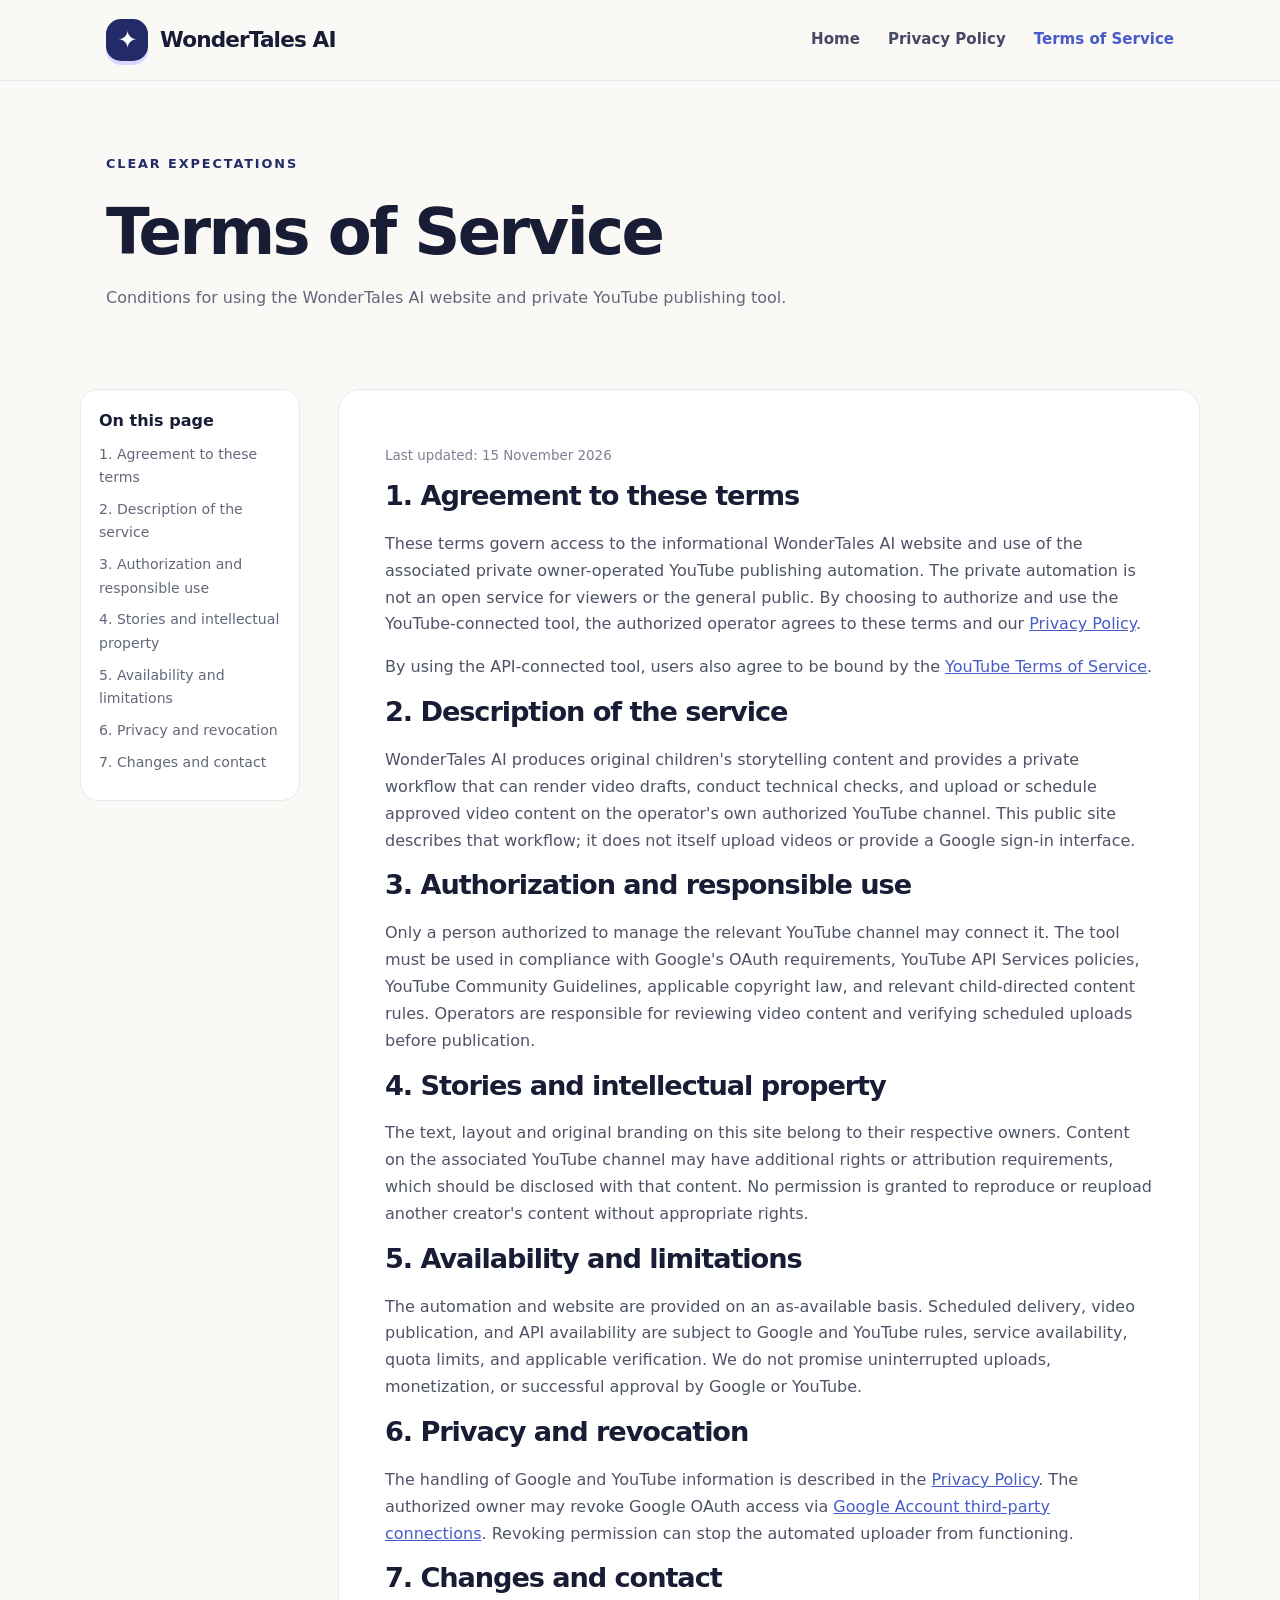
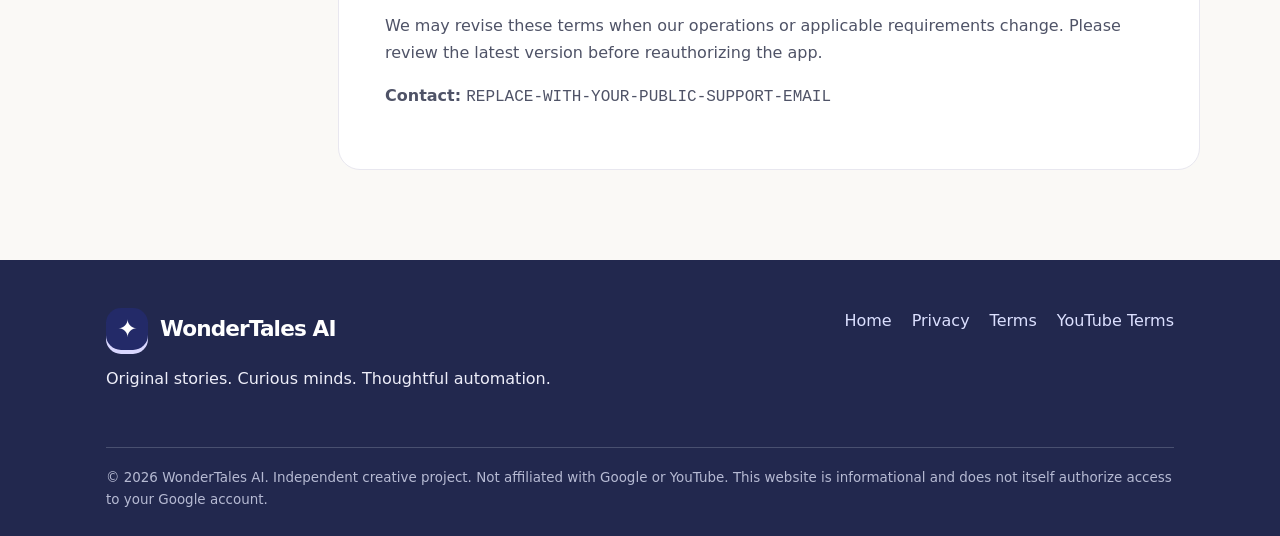
==== terms.html @ f764b3e5 "Add files via upload Initial WonderTales AI website" ====
<!doctype html><html lang="en"><head><meta charset="utf-8"><meta name="viewport" content="width=device-width, initial-scale=1"><meta name="color-scheme" content="light"><meta name="theme-color" content="#232a68"><meta name="description" content="Terms for the WonderTales AI informational website and owner-authorized YouTube automation."><title>Terms of Service — WonderTales AI</title><link rel="stylesheet" href="styles.css"></head><body>
<a class="skip" href="#main" style="position:absolute;left:-9999px">Skip to content</a>
<header class="site-header"><nav class="wrap navbar" aria-label="Main navigation"><a class="brand" href="index.html"><span class="mark" aria-hidden="true">✦</span>WonderTales AI</a><div class="navlinks"><a href="index.html">Home</a><a href="privacy.html">Privacy Policy</a><a href="terms.html" aria-current="page">Terms of Service</a></div></nav></header>
<main id="main"><section class="legal-hero"><div class="wrap"><div class="eyebrow">Clear expectations</div><h1>Terms of Service</h1><p>Conditions for using the WonderTales AI website and private YouTube publishing tool.</p></div></section><div class="wrap legal"><aside class="toc" aria-label="Page sections"><strong>On this page</strong><a href="#acceptance">1. Agreement to these terms</a><a href="#service">2. Description of the service</a><a href="#authorization">3. Authorization and responsible use</a><a href="#content">4. Stories and intellectual property</a><a href="#availability">5. Availability and limitations</a><a href="#privacy">6. Privacy and revocation</a><a href="#contact">7. Changes and contact</a></aside><article class="legal-content"><p class="updated">Last updated: 15 November 2026</p><section><h2 id="acceptance">1. Agreement to these terms</h2><p>These terms govern access to the informational WonderTales AI website and use of the associated private owner-operated YouTube publishing automation. The private automation is not an open service for viewers or the general public. By choosing to authorize and use the YouTube-connected tool, the authorized operator agrees to these terms and our <a href="privacy.html">Privacy Policy</a>.</p><p>By using the API-connected tool, users also agree to be bound by the <a href="https://www.youtube.com/t/terms" target="_blank" rel="noopener noreferrer">YouTube Terms of Service</a>.</p></section><section><h2 id="service">2. Description of the service</h2><p>WonderTales AI produces original children's storytelling content and provides a private workflow that can render video drafts, conduct technical checks, and upload or schedule approved video content on the operator's own authorized YouTube channel. This public site describes that workflow; it does not itself upload videos or provide a Google sign-in interface.</p></section><section><h2 id="authorization">3. Authorization and responsible use</h2><p>Only a person authorized to manage the relevant YouTube channel may connect it. The tool must be used in compliance with Google's OAuth requirements, YouTube API Services policies, YouTube Community Guidelines, applicable copyright law, and relevant child-directed content rules. Operators are responsible for reviewing video content and verifying scheduled uploads before publication.</p></section><section><h2 id="content">4. Stories and intellectual property</h2><p>The text, layout and original branding on this site belong to their respective owners. Content on the associated YouTube channel may have additional rights or attribution requirements, which should be disclosed with that content. No permission is granted to reproduce or reupload another creator's content without appropriate rights.</p></section><section><h2 id="availability">5. Availability and limitations</h2><p>The automation and website are provided on an as-available basis. Scheduled delivery, video publication, and API availability are subject to Google and YouTube rules, service availability, quota limits, and applicable verification. We do not promise uninterrupted uploads, monetization, or successful approval by Google or YouTube.</p></section><section><h2 id="privacy">6. Privacy and revocation</h2><p>The handling of Google and YouTube information is described in the <a href="privacy.html">Privacy Policy</a>. The authorized owner may revoke Google OAuth access via <a href="https://myaccount.google.com/permissions" target="_blank" rel="noopener noreferrer">Google Account third-party connections</a>. Revoking permission can stop the automated uploader from functioning.</p></section><section><h2 id="contact">7. Changes and contact</h2><p>We may revise these terms when our operations or applicable requirements change. Please review the latest version before reauthorizing the app.</p><p><strong>Contact:</strong> <code>REPLACE-WITH-YOUR-PUBLIC-SUPPORT-EMAIL</code></p></section></article></div></main>
<footer class="footer"><div class="wrap"><div class="footer-row"><div><a class="brand" href="index.html"><span class="mark" aria-hidden="true">✦</span>WonderTales AI</a><p>Original stories. Curious minds. Thoughtful automation.</p></div><div class="footlinks"><a href="index.html">Home</a><a href="privacy.html">Privacy</a><a href="terms.html">Terms</a><a href="https://www.youtube.com/t/terms" rel="noopener noreferrer" target="_blank">YouTube Terms</a></div></div><div class="fine">© 2026 WonderTales AI. Independent creative project. Not affiliated with Google or YouTube. This website is informational and does not itself authorize access to your Google account.</div></div></footer>
</body></html>
---- styles.css ----
:root{--bg:#faf9f6;--ink:#191c35;--sub:#62677b;--blue:#485cc7;--navy:#232a68;--cream:#fff2d5;--accent:#ffb848;--violet:#e8e6ff;--card:#fff;--border:#e8e7ef;--max:1120px}
*{box-sizing:border-box}html{scroll-behavior:smooth}body{margin:0;background:var(--bg);color:var(--ink);font:16px/1.68 system-ui,-apple-system,'Segoe UI',sans-serif}a{color:var(--blue)}a:hover{text-decoration:none}nav a,footer a{text-decoration:none}img{max-width:100%}.wrap{max-width:var(--max);margin:auto;padding:0 26px}
.site-header{background:rgba(250,249,246,.97);border-bottom:1px solid var(--border);position:sticky;top:0;z-index:10;backdrop-filter:blur(15px)}.navbar{display:flex;align-items:center;justify-content:space-between;min-height:80px;gap:20px}.brand{display:flex;align-items:center;gap:12px;color:var(--ink);font-family:system-ui,-apple-system,'Segoe UI',sans-serif;font-weight:800;font-size:1.35rem;letter-spacing:-.04em;white-space:nowrap}.mark{width:42px;height:42px;background:var(--navy);color:#fff;border-radius:15px;display:grid;place-items:center;font-size:24px;box-shadow:0 4px 0 #d9d7ff}.navlinks{display:flex;gap:28px;align-items:center;flex-wrap:wrap}.navlinks a{font-size:.94rem;color:#464963;font-weight:700}.navlinks a[aria-current=page]{color:var(--blue)}
h1,h2,h3{font-family:system-ui,-apple-system,'Segoe UI',sans-serif;line-height:1.13;letter-spacing:-.04em}h1{font-size:clamp(2.9rem,6vw,5.7rem);margin:22px 0}h2{font-size:clamp(2rem,3vw,3rem);margin:0 0 19px}h3{font-size:1.35rem;margin:0 0 8px}.eyebrow{color:var(--navy);font-size:.8rem;letter-spacing:.15em;text-transform:uppercase;font-weight:800}.hero{padding:86px 0 102px;overflow:hidden}.hero-grid{display:grid;grid-template-columns:1.15fr .85fr;gap:48px;align-items:center}.hero p{font-size:1.18rem;color:var(--sub);max-width:600px;margin-bottom:30px}.highlight{color:var(--blue)}.btn{background:var(--navy);display:inline-flex;align-items:center;justify-content:center;padding:13px 22px;border-radius:13px;text-decoration:none;font-weight:800;color:white;transition:transform .15s}.btn:hover{transform:translateY(-2px)}.btn.secondary{color:var(--navy);background:var(--violet)}.actions{display:flex;gap:13px;flex-wrap:wrap}.visual{background:linear-gradient(145deg,#f2e9ff,#fff0ce);border:1px solid #e9ddfd;border-radius:38px;padding:28px;min-height:390px;box-shadow:0 22px 65px rgba(55,55,100,.1);display:flex;align-items:center;justify-content:center;position:relative}.book{width:73%;height:230px;position:relative;filter:drop-shadow(0 18px 12px rgba(46,38,102,.15))}.book:before,.book:after{position:absolute;content:'';top:3%;height:92%;width:50%;border-radius:15px 15px 9px 15px}.book:before{left:0;background:linear-gradient(140deg,#4e69ca,#283a90);transform:skewY(-7deg)}.book:after{right:0;background:linear-gradient(140deg,#8978ee,#5547b7);transform:skewY(7deg);border-radius:15px 15px 15px 9px}.book span{position:absolute;z-index:2;top:18%;left:32%;font-size:72px;transform:rotate(-10deg)}.star{position:absolute;font-size:30px}.star.a{top:15%;left:12%}.star.b{top:17%;right:14%}.star.c{bottom:14%;right:20%}.orb{position:absolute;width:70px;height:70px;border-radius:50%;background:#ffbf69;bottom:13%;left:9%;opacity:.8}
.section{padding:82px 0}.section.alt{background:#f0effb}.section-intro{max-width:680px;margin-bottom:28px}.section-intro p{color:var(--sub);font-size:1.08rem}.cards{display:grid;grid-template-columns:repeat(3,1fr);gap:18px}.card{background:white;border-radius:22px;padding:29px;border:1px solid var(--border);box-shadow:0 8px 35px rgba(31,33,86,.035)}.card .ico{font-size:32px;margin-bottom:20px}.card p{color:var(--sub);margin-bottom:0}.note{border:1px solid #d8d6f0;background:#f4f3ff;border-radius:18px;padding:23px;color:#3e4267}.subsection{max-width:770px}.legal-hero{padding:72px 0 37px}.legal-hero h1{font-size:clamp(2.65rem,5vw,4.6rem);margin-bottom:12px}.legal-hero p{color:var(--sub);max-width:760px}.legal{display:grid;grid-template-columns:220px 1fr;gap:38px;padding:24px 0 90px}.toc{position:sticky;top:110px;align-self:start;border:1px solid var(--border);border-radius:18px;padding:18px;background:white}.toc a{display:block;margin:8px 0;font-size:.88rem;text-decoration:none;color:var(--sub)}.toc a:hover{color:var(--blue)}.legal-content{background:white;border:1px solid var(--border);padding:42px 46px;border-radius:22px}.legal-content h2{font-size:1.7rem;margin-top:32px;scroll-margin-top:105px}.legal-content h2:first-child{margin-top:0}.legal-content p,.legal-content li{color:#4f5367}.legal-content ul{padding-left:20px}.legal-content li{margin:8px 0}.legal-content .updated{font-size:.84rem;color:#7c8090}.footer{background:#22284e;color:#eeeef9;padding:48px 0 25px}.footer-row{display:flex;justify-content:space-between;gap:28px;flex-wrap:wrap}.footer .brand{color:white}.footer a{color:#dce0ff}.footlinks{display:flex;gap:20px;flex-wrap:wrap}.fine{border-top:1px solid #495070;padding-top:19px;margin-top:38px;color:#b6bad3;font-size:.84rem}.privacy-tag{display:inline-flex;gap:8px;align-items:center;padding:6px 12px;background:#edeaff;border-radius:50px;font-size:.83rem;color:#4c478d;font-weight:800}
@media(max-width:780px){.hero-grid{grid-template-columns:1fr}.visual{min-height:270px;max-width:430px}.book{height:160px}.book span{font-size:50px}.cards{grid-template-columns:1fr}.legal{grid-template-columns:1fr}.toc{position:static}.legal-content{padding:28px 22px}.navlinks{gap:12px}.navbar{align-items:flex-start;flex-direction:column;padding:13px 0}.hero{padding:50px 0}.section{padding:60px 0}}
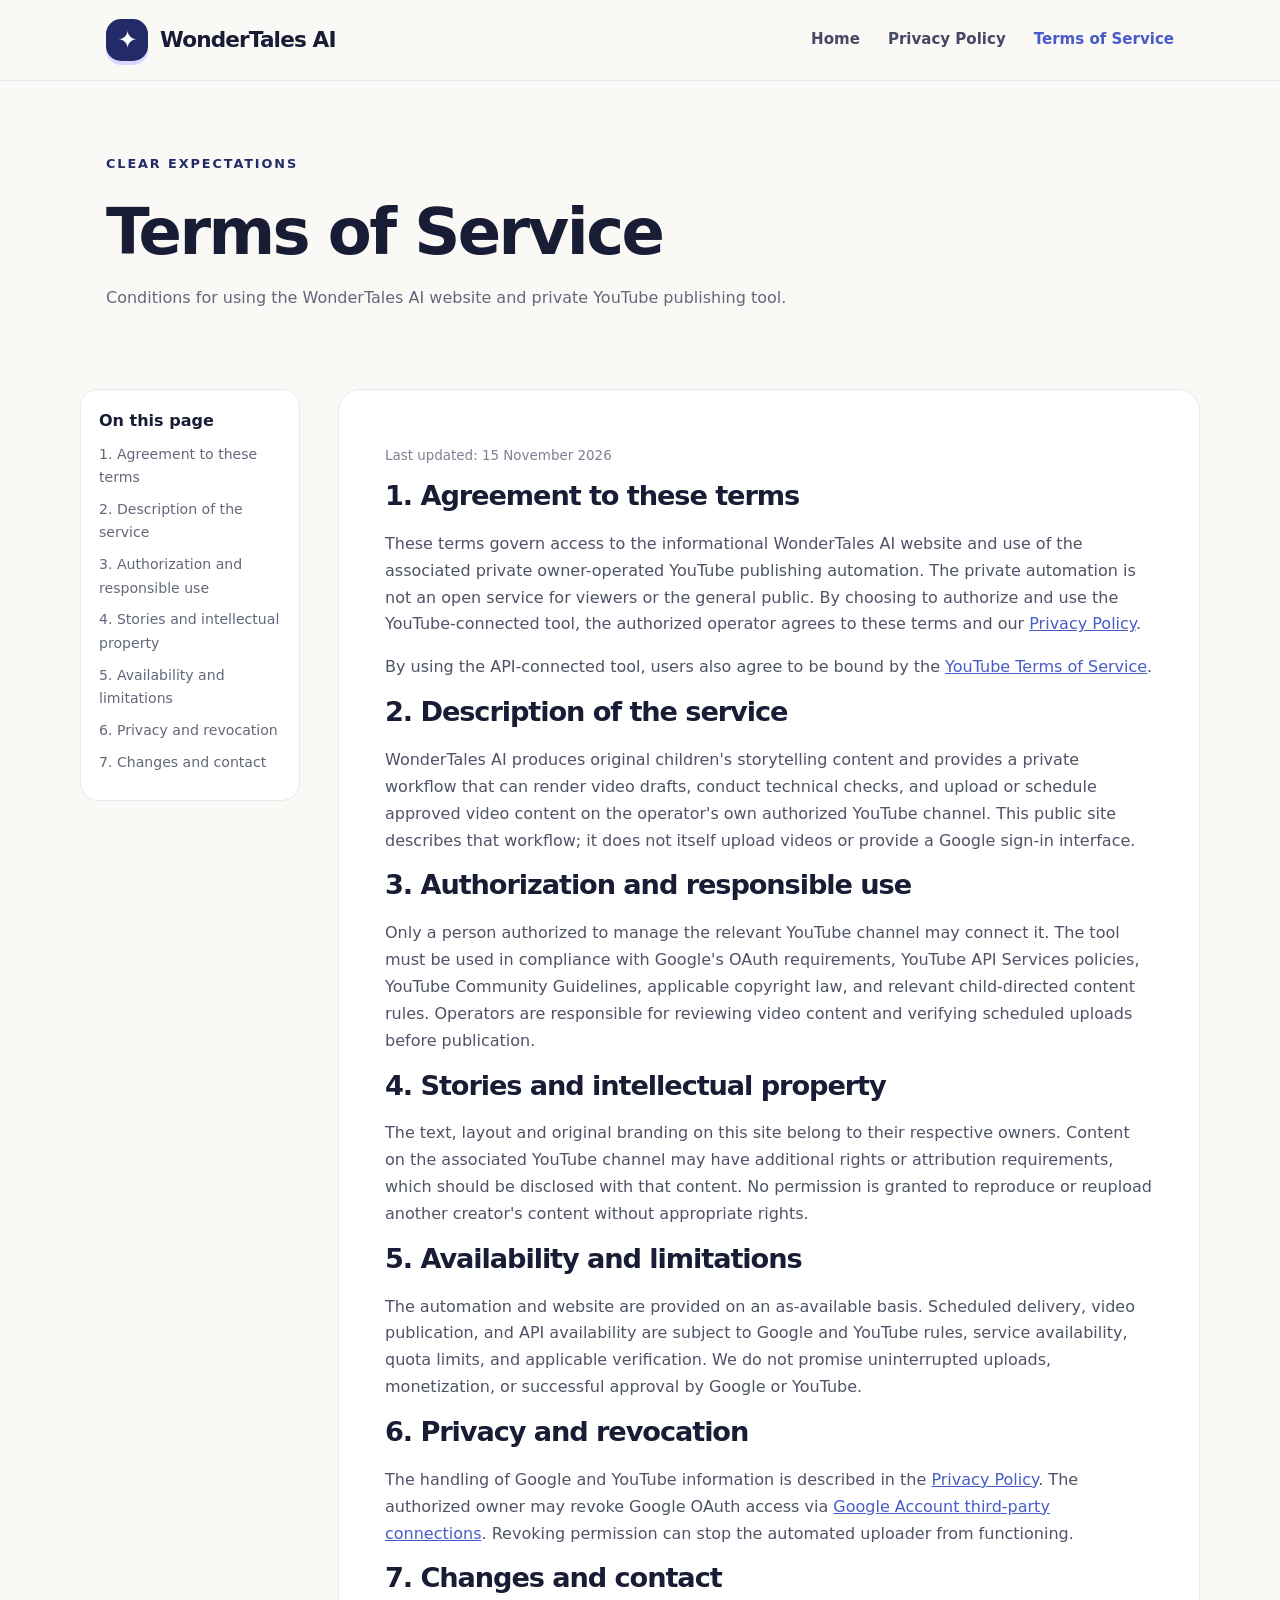
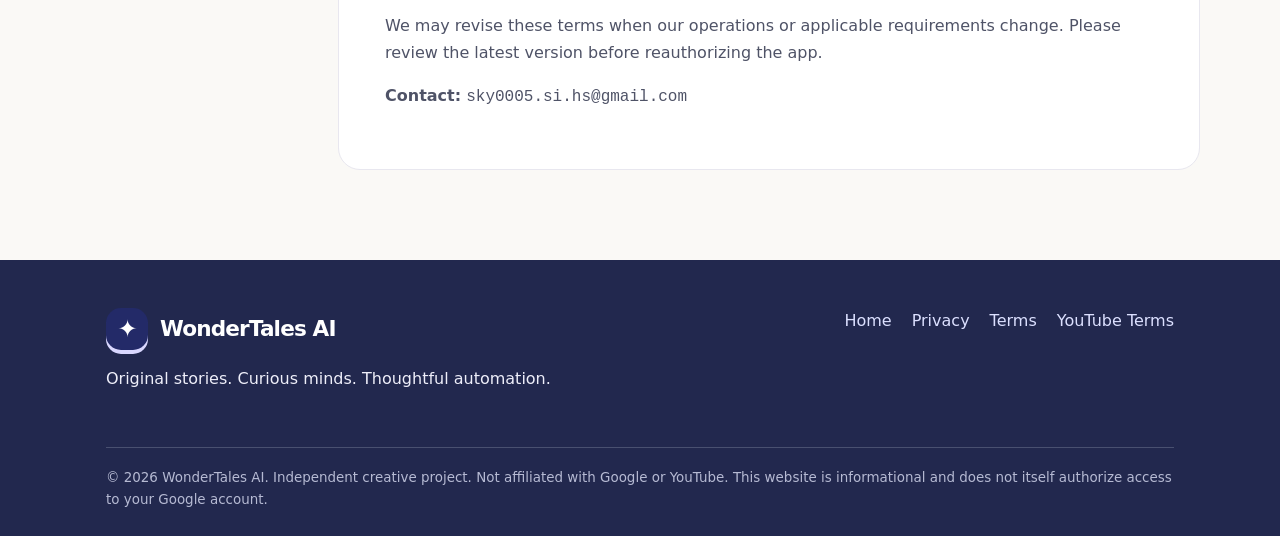
==== commit c95748d5: "Update terms.html with latest terms of service" ====
--- a/terms.html
+++ b/terms.html
@@ -1,6 +1,6 @@
 <!doctype html><html lang="en"><head><meta charset="utf-8"><meta name="viewport" content="width=device-width, initial-scale=1"><meta name="color-scheme" content="light"><meta name="theme-color" content="#232a68"><meta name="description" content="Terms for the WonderTales AI informational website and owner-authorized YouTube automation."><title>Terms of Service — WonderTales AI</title><link rel="stylesheet" href="styles.css"></head><body>
 <a class="skip" href="#main" style="position:absolute;left:-9999px">Skip to content</a>
 <header class="site-header"><nav class="wrap navbar" aria-label="Main navigation"><a class="brand" href="index.html"><span class="mark" aria-hidden="true">✦</span>WonderTales AI</a><div class="navlinks"><a href="index.html">Home</a><a href="privacy.html">Privacy Policy</a><a href="terms.html" aria-current="page">Terms of Service</a></div></nav></header>
-<main id="main"><section class="legal-hero"><div class="wrap"><div class="eyebrow">Clear expectations</div><h1>Terms of Service</h1><p>Conditions for using the WonderTales AI website and private YouTube publishing tool.</p></div></section><div class="wrap legal"><aside class="toc" aria-label="Page sections"><strong>On this page</strong><a href="#acceptance">1. Agreement to these terms</a><a href="#service">2. Description of the service</a><a href="#authorization">3. Authorization and responsible use</a><a href="#content">4. Stories and intellectual property</a><a href="#availability">5. Availability and limitations</a><a href="#privacy">6. Privacy and revocation</a><a href="#contact">7. Changes and contact</a></aside><article class="legal-content"><p class="updated">Last updated: 15 November 2026</p><section><h2 id="acceptance">1. Agreement to these terms</h2><p>These terms govern access to the informational WonderTales AI website and use of the associated private owner-operated YouTube publishing automation. The private automation is not an open service for viewers or the general public. By choosing to authorize and use the YouTube-connected tool, the authorized operator agrees to these terms and our <a href="privacy.html">Privacy Policy</a>.</p><p>By using the API-connected tool, users also agree to be bound by the <a href="https://www.youtube.com/t/terms" target="_blank" rel="noopener noreferrer">YouTube Terms of Service</a>.</p></section><section><h2 id="service">2. Description of the service</h2><p>WonderTales AI produces original children's storytelling content and provides a private workflow that can render video drafts, conduct technical checks, and upload or schedule approved video content on the operator's own authorized YouTube channel. This public site describes that workflow; it does not itself upload videos or provide a Google sign-in interface.</p></section><section><h2 id="authorization">3. Authorization and responsible use</h2><p>Only a person authorized to manage the relevant YouTube channel may connect it. The tool must be used in compliance with Google's OAuth requirements, YouTube API Services policies, YouTube Community Guidelines, applicable copyright law, and relevant child-directed content rules. Operators are responsible for reviewing video content and verifying scheduled uploads before publication.</p></section><section><h2 id="content">4. Stories and intellectual property</h2><p>The text, layout and original branding on this site belong to their respective owners. Content on the associated YouTube channel may have additional rights or attribution requirements, which should be disclosed with that content. No permission is granted to reproduce or reupload another creator's content without appropriate rights.</p></section><section><h2 id="availability">5. Availability and limitations</h2><p>The automation and website are provided on an as-available basis. Scheduled delivery, video publication, and API availability are subject to Google and YouTube rules, service availability, quota limits, and applicable verification. We do not promise uninterrupted uploads, monetization, or successful approval by Google or YouTube.</p></section><section><h2 id="privacy">6. Privacy and revocation</h2><p>The handling of Google and YouTube information is described in the <a href="privacy.html">Privacy Policy</a>. The authorized owner may revoke Google OAuth access via <a href="https://myaccount.google.com/permissions" target="_blank" rel="noopener noreferrer">Google Account third-party connections</a>. Revoking permission can stop the automated uploader from functioning.</p></section><section><h2 id="contact">7. Changes and contact</h2><p>We may revise these terms when our operations or applicable requirements change. Please review the latest version before reauthorizing the app.</p><p><strong>Contact:</strong> <code>REPLACE-WITH-YOUR-PUBLIC-SUPPORT-EMAIL</code></p></section></article></div></main>
+<main id="main"><section class="legal-hero"><div class="wrap"><div class="eyebrow">Clear expectations</div><h1>Terms of Service</h1><p>Conditions for using the WonderTales AI website and private YouTube publishing tool.</p></div></section><div class="wrap legal"><aside class="toc" aria-label="Page sections"><strong>On this page</strong><a href="#acceptance">1. Agreement to these terms</a><a href="#service">2. Description of the service</a><a href="#authorization">3. Authorization and responsible use</a><a href="#content">4. Stories and intellectual property</a><a href="#availability">5. Availability and limitations</a><a href="#privacy">6. Privacy and revocation</a><a href="#contact">7. Changes and contact</a></aside><article class="legal-content"><p class="updated">Last updated: 15 November 2026</p><section><h2 id="acceptance">1. Agreement to these terms</h2><p>These terms govern access to the informational WonderTales AI website and use of the associated private owner-operated YouTube publishing automation. The private automation is not an open service for viewers or the general public. By choosing to authorize and use the YouTube-connected tool, the authorized operator agrees to these terms and our <a href="privacy.html">Privacy Policy</a>.</p><p>By using the API-connected tool, users also agree to be bound by the <a href="https://www.youtube.com/t/terms" target="_blank" rel="noopener noreferrer">YouTube Terms of Service</a>.</p></section><section><h2 id="service">2. Description of the service</h2><p>WonderTales AI produces original children's storytelling content and provides a private workflow that can render video drafts, conduct technical checks, and upload or schedule approved video content on the operator's own authorized YouTube channel. This public site describes that workflow; it does not itself upload videos or provide a Google sign-in interface.</p></section><section><h2 id="authorization">3. Authorization and responsible use</h2><p>Only a person authorized to manage the relevant YouTube channel may connect it. The tool must be used in compliance with Google's OAuth requirements, YouTube API Services policies, YouTube Community Guidelines, applicable copyright law, and relevant child-directed content rules. Operators are responsible for reviewing video content and verifying scheduled uploads before publication.</p></section><section><h2 id="content">4. Stories and intellectual property</h2><p>The text, layout and original branding on this site belong to their respective owners. Content on the associated YouTube channel may have additional rights or attribution requirements, which should be disclosed with that content. No permission is granted to reproduce or reupload another creator's content without appropriate rights.</p></section><section><h2 id="availability">5. Availability and limitations</h2><p>The automation and website are provided on an as-available basis. Scheduled delivery, video publication, and API availability are subject to Google and YouTube rules, service availability, quota limits, and applicable verification. We do not promise uninterrupted uploads, monetization, or successful approval by Google or YouTube.</p></section><section><h2 id="privacy">6. Privacy and revocation</h2><p>The handling of Google and YouTube information is described in the <a href="privacy.html">Privacy Policy</a>. The authorized owner may revoke Google OAuth access via <a href="https://myaccount.google.com/permissions" target="_blank" rel="noopener noreferrer">Google Account third-party connections</a>. Revoking permission can stop the automated uploader from functioning.</p></section><section><h2 id="contact">7. Changes and contact</h2><p>We may revise these terms when our operations or applicable requirements change. Please review the latest version before reauthorizing the app.</p><p><strong>Contact:</strong> <code>sky0005.si.hs@gmail.com</code></p></section></article></div></main>
 <footer class="footer"><div class="wrap"><div class="footer-row"><div><a class="brand" href="index.html"><span class="mark" aria-hidden="true">✦</span>WonderTales AI</a><p>Original stories. Curious minds. Thoughtful automation.</p></div><div class="footlinks"><a href="index.html">Home</a><a href="privacy.html">Privacy</a><a href="terms.html">Terms</a><a href="https://www.youtube.com/t/terms" rel="noopener noreferrer" target="_blank">YouTube Terms</a></div></div><div class="fine">© 2026 WonderTales AI. Independent creative project. Not affiliated with Google or YouTube. This website is informational and does not itself authorize access to your Google account.</div></div></footer>
-</body></html>+</body></html>
